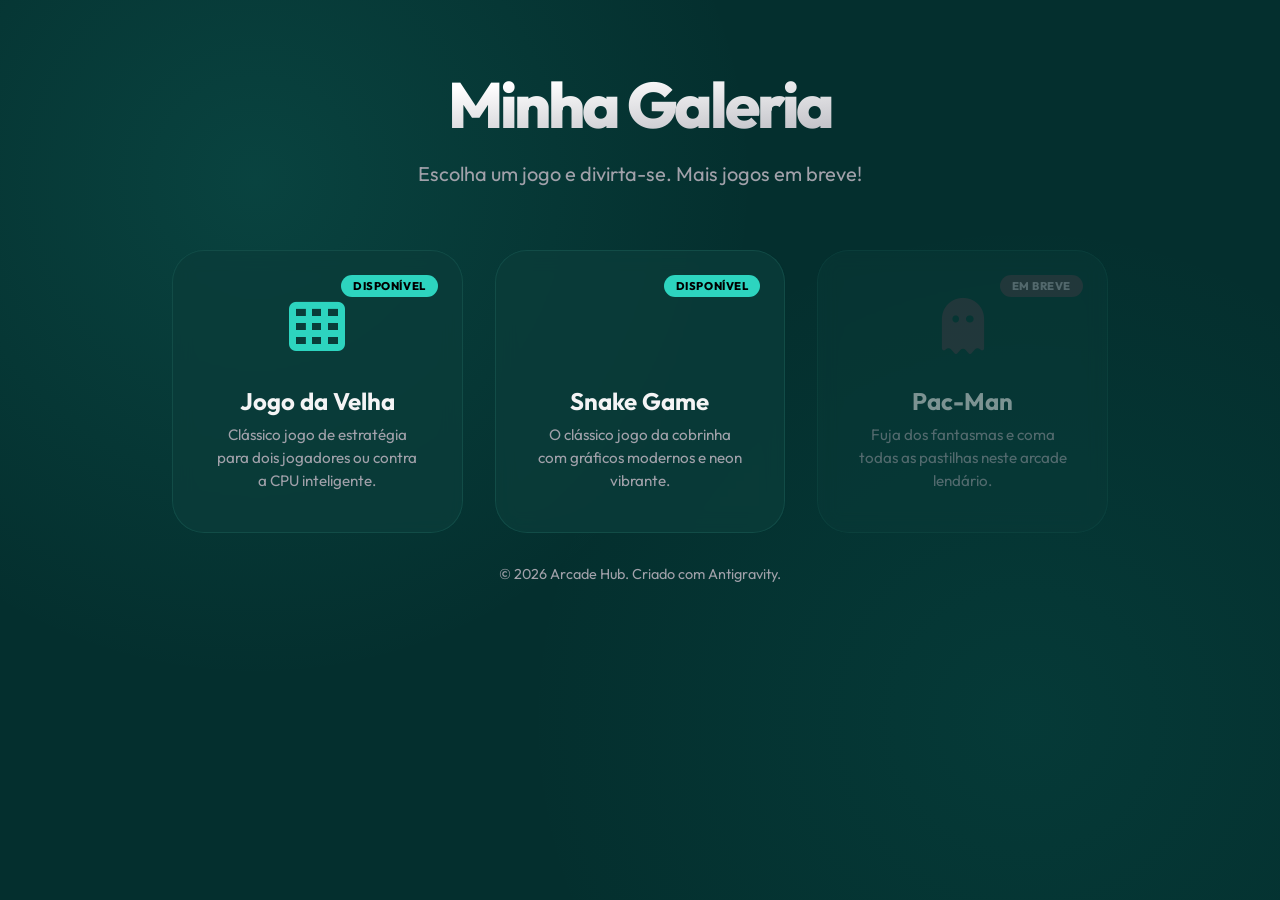
==== game_hub_html/index.html @ df8b01c3 "Initial commit: Game Hub project structure" ====
<!DOCTYPE html>
<html lang="pt-BR">
<head>
    <meta charset="UTF-8">
    <meta name="viewport" content="width=device-width, initial-scale=1.0">
    <title>Hub de Jogos - Premium Arcade</title>
    <link rel="stylesheet" href="https://cdnjs.cloudflare.com/ajax/libs/font-awesome/6.5.1/css/all.min.css">
    <link href="https://fonts.googleapis.com/css2?family=Outfit:wght@300;400;600;800&display=swap" rel="stylesheet">
    <link rel="stylesheet" href="css/hub.css">
    <style>
        @media (max-width: 640px) {
            h1 { font-size: 2.5rem; }
            .container { padding: 2rem 1rem; }
        }
    </style>
</head>
<body>
    <div class="container">
        <header>
            <h1>Minha Galeria</h1>
            <p>Escolha um jogo e divirta-se. Mais jogos em breve!</p>
        </header>

        <div class="game-grid">
            <a href="games/jogo-da-velha.html" class="game-card">
                <span class="badge">Disponível</span>
                <div class="game-icon"><i class="fa-solid fa-table-cells"></i></div>
                <div class="game-title">Jogo da Velha</div>
                <div class="game-desc">Clássico jogo de estratégia para dois jogadores ou contra a CPU inteligente.</div>
            </a>

            <a href="games/cobrinha.html" class="game-card">
                <span class="badge">Disponível</span>
                <div class="game-icon" style="color: var(--primary);"><i class="fa-solid fa-snake"></i></div>
                <div class="game-title">Snake Game</div>
                <div class="game-desc">O clássico jogo da cobrinha com gráficos modernos e neon vibrante.</div>
            </a>

            <div class="game-card" style="opacity: 0.5; cursor: not-allowed;">
                <span class="badge" style="background: #3f3f46; color: #a1a1aa;">Em breve</span>
                <div class="game-icon" style="color: #3f3f46;"><i class="fa-solid fa-ghost"></i></div>
                <div class="game-title">Pac-Man</div>
                <div class="game-desc">Fuja dos fantasmas e coma todas as pastilhas neste arcade lendário.</div>
            </a>
        </div>
    </div>

    <footer>
        &copy; 2026 Arcade Hub. Criado com Antigravity.
    </footer>
</body>
</html>
---- game_hub_html/css/hub.css ----
:root {
    --primary: #2dd4bf;
    --primary-glow: rgba(45, 212, 191, 0.4);
    --bg: #042f2e;
    --card-bg: rgba(10, 60, 58, 0.8);
    --border: rgba(20, 80, 76, 0.8);
    --text: #f4f4f5;
    --text-dim: #a1a1aa;
}

* {
    margin: 0;
    padding: 0;
    box-sizing: border-box;
}

body {
    font-family: 'Outfit', sans-serif;
    background-color: var(--bg);
    background-image: 
        radial-gradient(circle at 20% 20%, rgba(45, 212, 191, 0.12) 0%, transparent 40%),
        radial-gradient(circle at 80% 80%, rgba(20, 184, 166, 0.08) 0%, transparent 40%);
    color: var(--text);
    min-height: 100vh;
    display: flex;
    flex-direction: column;
    align-items: center;
    overflow-x: hidden;
}

.container {
    max-width: 1000px;
    width: 100%;
    padding: 4rem 2rem;
    text-align: center;
}

header {
    margin-bottom: 4rem;
    animation: fadeInDown 1s ease-out;
}

h1 {
    font-size: 4rem;
    font-weight: 800;
    letter-spacing: -0.05em;
    margin-bottom: 1rem;
    background: linear-gradient(to bottom right, #fff 30%, #a1a1aa);
    -webkit-background-clip: text;
    -webkit-text-fill-color: transparent;
}

header p {
    font-size: 1.25rem;
    color: var(--text-dim);
    max-width: 600px;
    margin: 0 auto;
}

.game-grid {
    display: grid;
    grid-template-columns: repeat(auto-fill, minmax(280px, 1fr));
    gap: 2rem;
    width: 100%;
    animation: fadeInUp 1s ease-out 0.2s both;
}

.game-card {
    background: var(--card-bg);
    border: 1px solid var(--border);
    border-radius: 2rem;
    padding: 2.5rem;
    text-decoration: none;
    color: inherit;
    transition: all 0.4s cubic-bezier(0.23, 1, 0.32, 1);
    position: relative;
    overflow: hidden;
    display: flex;
    flex-direction: column;
    align-items: center;
    backdrop-filter: blur(10px);
}

.game-card::before {
    content: '';
    position: absolute;
    top: 0;
    left: 0;
    width: 100%;
    height: 100%;
    background: radial-gradient(circle at top right, rgba(45, 212, 191, 0.12), transparent 70%);
    opacity: 0;
    transition: opacity 0.4s;
}

.game-card:hover {
    transform: translateY(-10px) scale(1.02);
    border-color: var(--primary);
    box-shadow: 0 20px 40px rgba(0, 0, 0, 0.4), 0 0 20px var(--primary-glow);
}

.game-card:hover::before {
    opacity: 1;
}

.game-icon {
    font-size: 3.5rem;
    margin-bottom: 1.5rem;
    color: var(--primary);
    transition: transform 0.4s;
}

.game-card:hover .game-icon {
    transform: scale(1.1) rotate(5deg);
}

.game-title {
    font-size: 1.5rem;
    font-weight: 700;
    margin-bottom: 0.5rem;
}

.game-desc {
    font-size: 0.95rem;
    color: var(--text-dim);
    line-height: 1.5;
}

.badge {
    position: absolute;
    top: 1.5rem;
    right: 1.5rem;
    background: var(--primary);
    color: #000;
    font-size: 0.7rem;
    font-weight: 800;
    padding: 0.25rem 0.75rem;
    border-radius: 1rem;
    text-transform: uppercase;
    letter-spacing: 0.05em;
}

@keyframes fadeInDown {
    from { opacity: 0; transform: translateY(-30px); }
    to { opacity: 1; transform: translateY(0); }
}

@keyframes fadeInUp {
    from { opacity: 0; transform: translateY(30px); }
    to { opacity: 1; transform: translateY(0); }
}

footer {
    margin-top: auto;
    padding: 2rem;
    color: var(--text-dim);
    font-size: 0.9rem;
}
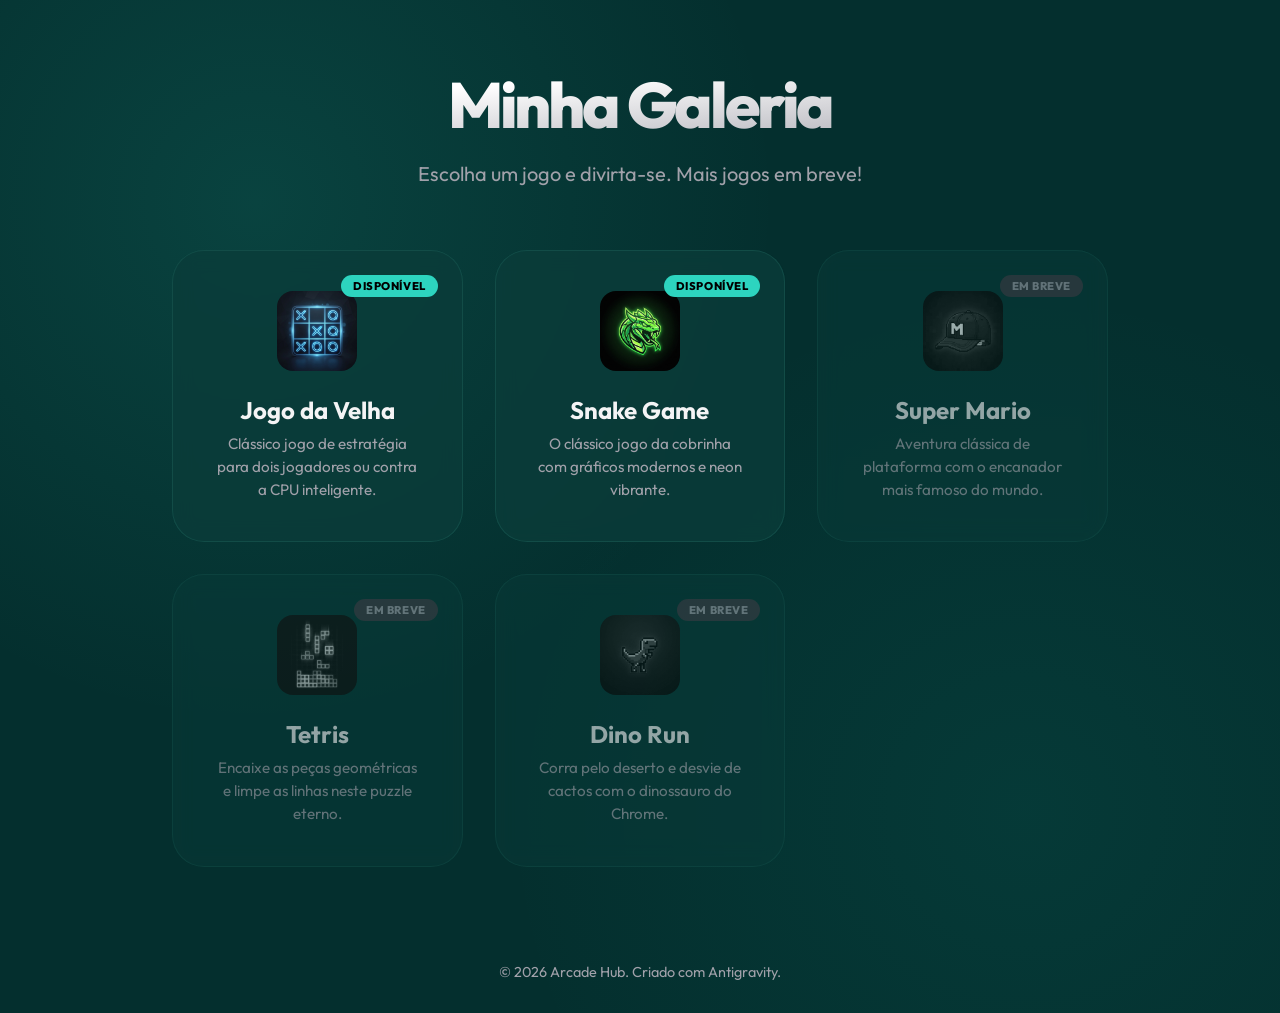
==== commit 49ef4178: "Add new games (Mario, Tetris, Dino) and custom icons for all games" ====
--- a/game_hub_html/index.html
+++ b/game_hub_html/index.html
@@ -24,24 +24,38 @@
         <div class="game-grid">
             <a href="games/jogo-da-velha.html" class="game-card">
                 <span class="badge">Disponível</span>
-                <div class="game-icon"><i class="fa-solid fa-table-cells"></i></div>
+                <div class="game-icon"><img src="assets/tic_tac_toe.png" alt="Tic Tac Toe Icon"></div>
                 <div class="game-title">Jogo da Velha</div>
                 <div class="game-desc">Clássico jogo de estratégia para dois jogadores ou contra a CPU inteligente.</div>
             </a>
 
             <a href="games/cobrinha.html" class="game-card">
                 <span class="badge">Disponível</span>
-                <div class="game-icon" style="color: var(--primary);"><i class="fa-solid fa-snake"></i></div>
+                <div class="game-icon"><img src="assets/snake.png" alt="Snake Icon"></div>
                 <div class="game-title">Snake Game</div>
                 <div class="game-desc">O clássico jogo da cobrinha com gráficos modernos e neon vibrante.</div>
             </a>
 
-            <div class="game-card" style="opacity: 0.5; cursor: not-allowed;">
+            <div class="game-card" style="opacity: 0.6; cursor: not-allowed;">
                 <span class="badge" style="background: #3f3f46; color: #a1a1aa;">Em breve</span>
-                <div class="game-icon" style="color: #3f3f46;"><i class="fa-solid fa-ghost"></i></div>
-                <div class="game-title">Pac-Man</div>
-                <div class="game-desc">Fuja dos fantasmas e coma todas as pastilhas neste arcade lendário.</div>
-            </a>
+                <div class="game-icon"><img src="assets/mario_game.png" alt="Mario Icon" style="filter: grayscale(1);"></div>
+                <div class="game-title">Super Mario</div>
+                <div class="game-desc">Aventura clássica de plataforma com o encanador mais famoso do mundo.</div>
+            </div>
+
+            <div class="game-card" style="opacity: 0.6; cursor: not-allowed;">
+                <span class="badge" style="background: #3f3f46; color: #a1a1aa;">Em breve</span>
+                <div class="game-icon"><img src="assets/tetris.png" alt="Tetris Icon" style="filter: grayscale(1);"></div>
+                <div class="game-title">Tetris</div>
+                <div class="game-desc">Encaixe as peças geométricas e limpe as linhas neste puzzle eterno.</div>
+            </div>
+
+            <div class="game-card" style="opacity: 0.6; cursor: not-allowed;">
+                <span class="badge" style="background: #3f3f46; color: #a1a1aa;">Em breve</span>
+                <div class="game-icon"><img src="assets/dino.png" alt="Dino Icon" style="filter: grayscale(1);"></div>
+                <div class="game-title">Dino Run</div>
+                <div class="game-desc">Corra pelo deserto e desvie de cactos com o dinossauro do Chrome.</div>
+            </div>
         </div>
     </div>
 
--- a/game_hub_html/css/hub.css
+++ b/game_hub_html/css/hub.css
@@ -108,6 +108,16 @@
     margin-bottom: 1.5rem;
     color: var(--primary);
     transition: transform 0.4s;
+    display: flex;
+    align-items: center;
+    justify-content: center;
+}
+
+.game-icon img {
+    width: 80px;
+    height: 80px;
+    object-fit: contain;
+    border-radius: 1rem;
 }
 
 .game-card:hover .game-icon {
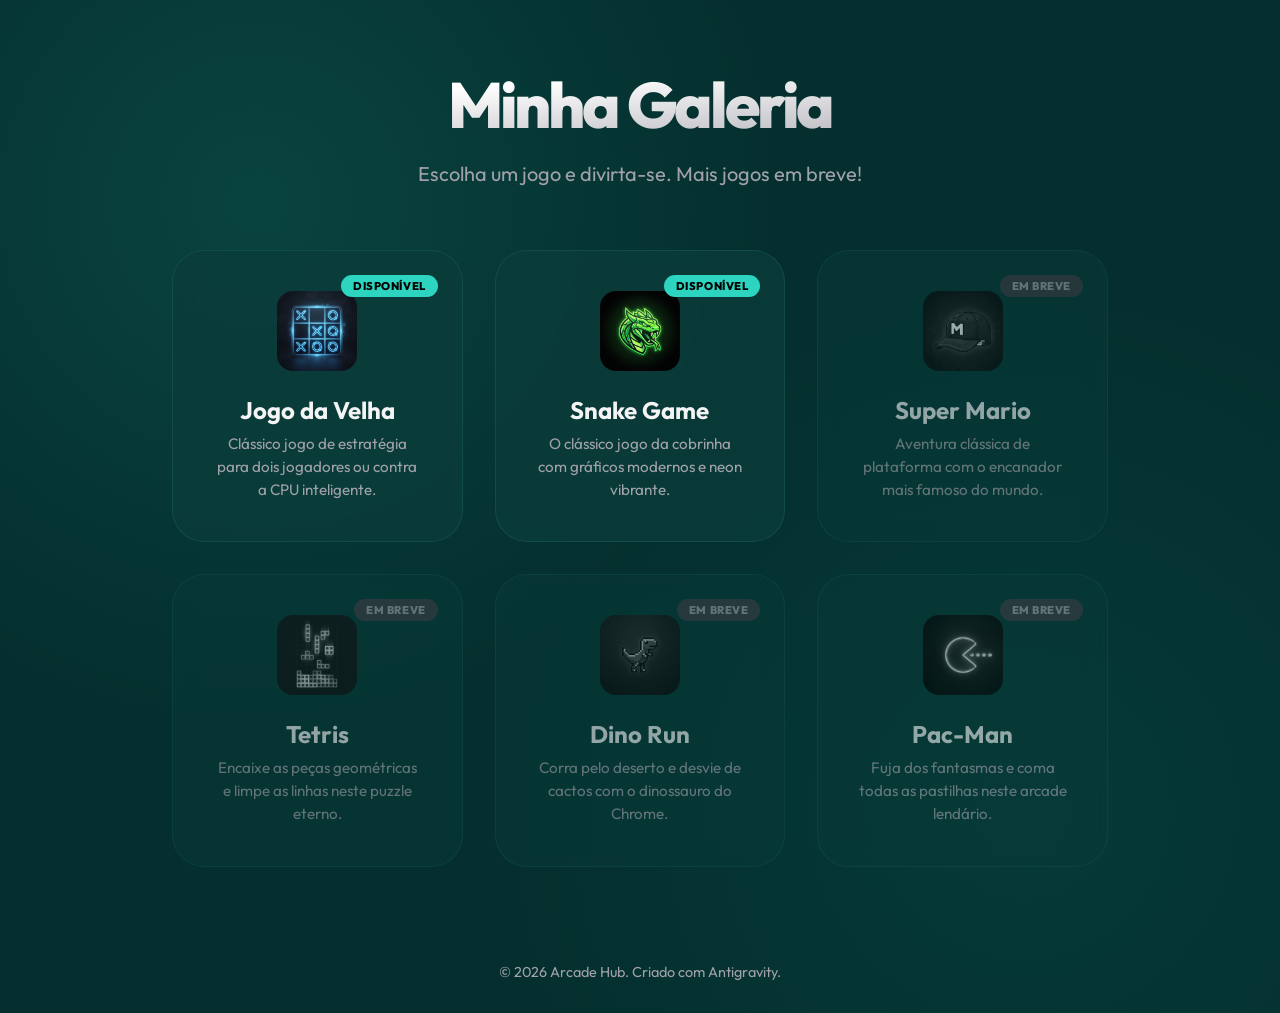
==== commit 86cefec2: "Add Pac-Man back to the hub" ====
--- a/game_hub_html/index.html
+++ b/game_hub_html/index.html
@@ -56,6 +56,13 @@
                 <div class="game-title">Dino Run</div>
                 <div class="game-desc">Corra pelo deserto e desvie de cactos com o dinossauro do Chrome.</div>
             </div>
+
+            <div class="game-card" style="opacity: 0.6; cursor: not-allowed;">
+                <span class="badge" style="background: #3f3f46; color: #a1a1aa;">Em breve</span>
+                <div class="game-icon"><img src="assets/pacman.png" alt="Pac-Man Icon" style="filter: grayscale(1);"></div>
+                <div class="game-title">Pac-Man</div>
+                <div class="game-desc">Fuja dos fantasmas e coma todas as pastilhas neste arcade lendário.</div>
+            </div>
         </div>
     </div>
 
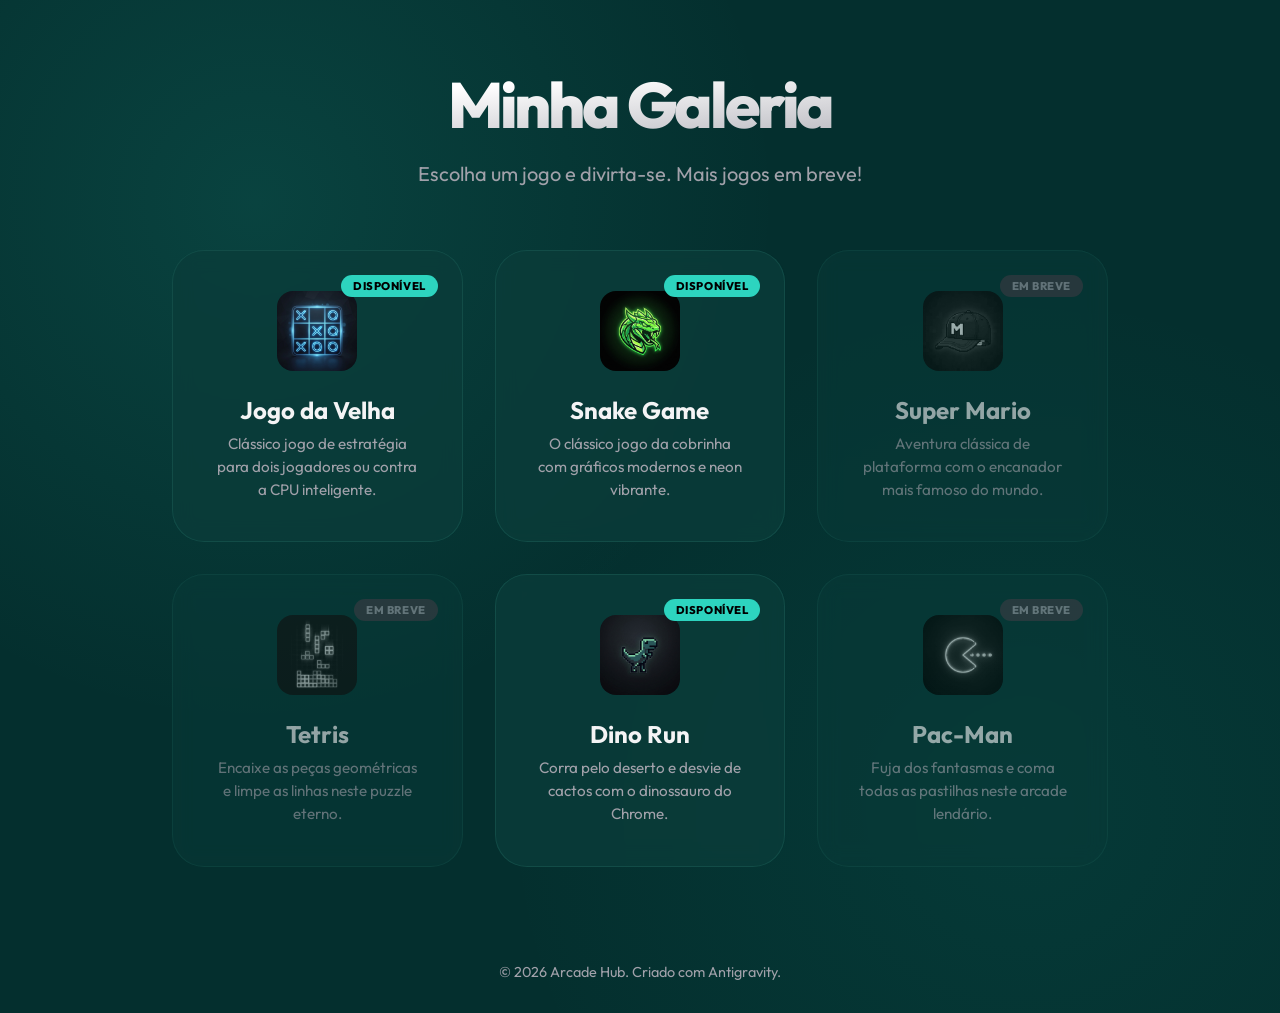
==== commit 5a382f66: "Implement Dino Run game" ====
--- a/game_hub_html/index.html
+++ b/game_hub_html/index.html
@@ -50,12 +50,12 @@
                 <div class="game-desc">Encaixe as peças geométricas e limpe as linhas neste puzzle eterno.</div>
             </div>
 
-            <div class="game-card" style="opacity: 0.6; cursor: not-allowed;">
-                <span class="badge" style="background: #3f3f46; color: #a1a1aa;">Em breve</span>
-                <div class="game-icon"><img src="assets/dino.png" alt="Dino Icon" style="filter: grayscale(1);"></div>
+            <a href="games/dino.html" class="game-card">
+                <span class="badge">Disponível</span>
+                <div class="game-icon"><img src="assets/dino.png" alt="Dino Icon"></div>
                 <div class="game-title">Dino Run</div>
                 <div class="game-desc">Corra pelo deserto e desvie de cactos com o dinossauro do Chrome.</div>
-            </div>
+            </a>
 
             <div class="game-card" style="opacity: 0.6; cursor: not-allowed;">
                 <span class="badge" style="background: #3f3f46; color: #a1a1aa;">Em breve</span>
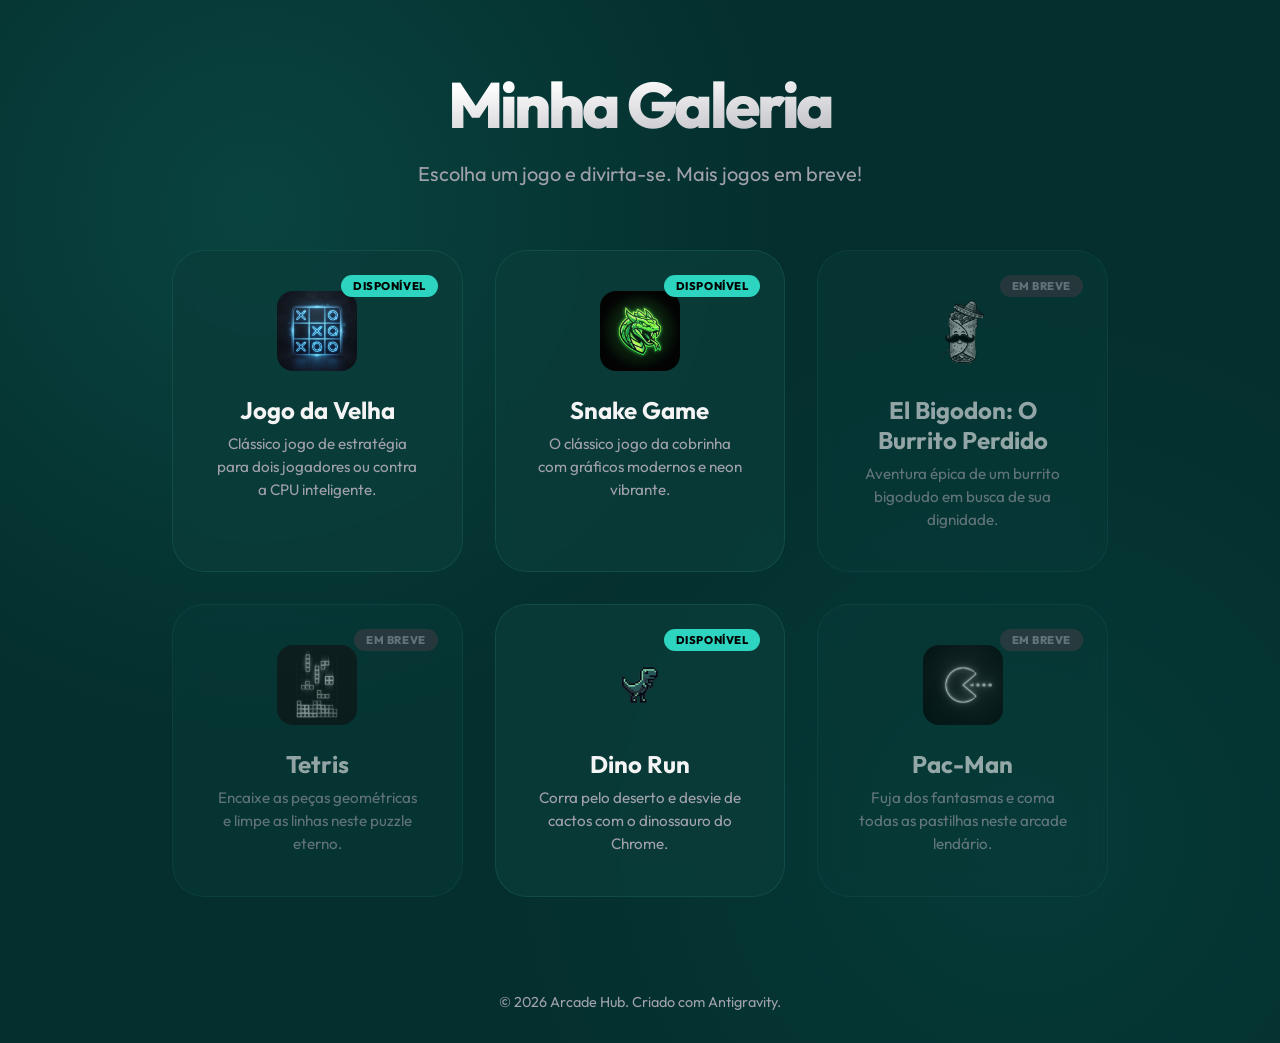
==== commit f40a2e7e: "Rename Mario to El Bigodon: O Burrito Perdido and add new icon" ====
--- a/game_hub_html/index.html
+++ b/game_hub_html/index.html
@@ -38,9 +38,9 @@
 
             <div class="game-card" style="opacity: 0.6; cursor: not-allowed;">
                 <span class="badge" style="background: #3f3f46; color: #a1a1aa;">Em breve</span>
-                <div class="game-icon"><img src="assets/mario_game.png" alt="Mario Icon" style="filter: grayscale(1);"></div>
-                <div class="game-title">Super Mario</div>
-                <div class="game-desc">Aventura clássica de plataforma com o encanador mais famoso do mundo.</div>
+                <div class="game-icon"><img src="assets/el_bigodon.png" alt="El Bigodon Icon" style="filter: grayscale(1);"></div>
+                <div class="game-title">El Bigodon: O Burrito Perdido</div>
+                <div class="game-desc">Aventura épica de um burrito bigodudo em busca de sua dignidade.</div>
             </div>
 
             <div class="game-card" style="opacity: 0.6; cursor: not-allowed;">
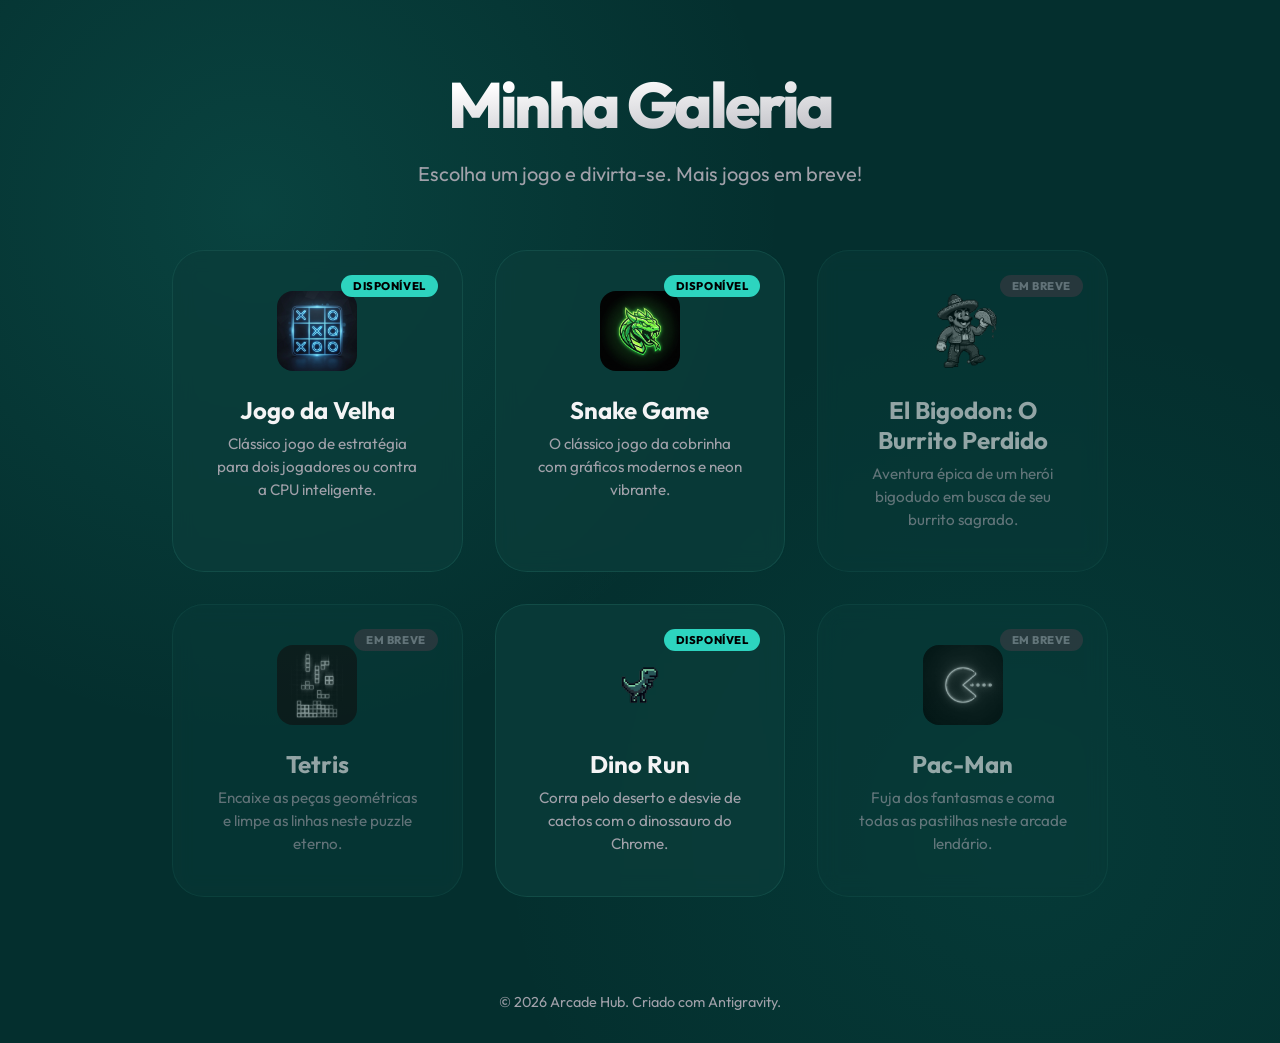
==== commit 039aa6db: "Update El Bigodon with new character image and background removal" ====
--- a/game_hub_html/index.html
+++ b/game_hub_html/index.html
@@ -38,9 +38,9 @@
 
             <div class="game-card" style="opacity: 0.6; cursor: not-allowed;">
                 <span class="badge" style="background: #3f3f46; color: #a1a1aa;">Em breve</span>
-                <div class="game-icon"><img src="assets/el_bigodon.png" alt="El Bigodon Icon" style="filter: grayscale(1);"></div>
+                <div class="game-icon"><img src="assets/el_bigodon_man.png" alt="El Bigodon Character" style="filter: grayscale(1);"></div>
                 <div class="game-title">El Bigodon: O Burrito Perdido</div>
-                <div class="game-desc">Aventura épica de um burrito bigodudo em busca de sua dignidade.</div>
+                <div class="game-desc">Aventura épica de um herói bigodudo em busca de seu burrito sagrado.</div>
             </div>
 
             <div class="game-card" style="opacity: 0.6; cursor: not-allowed;">
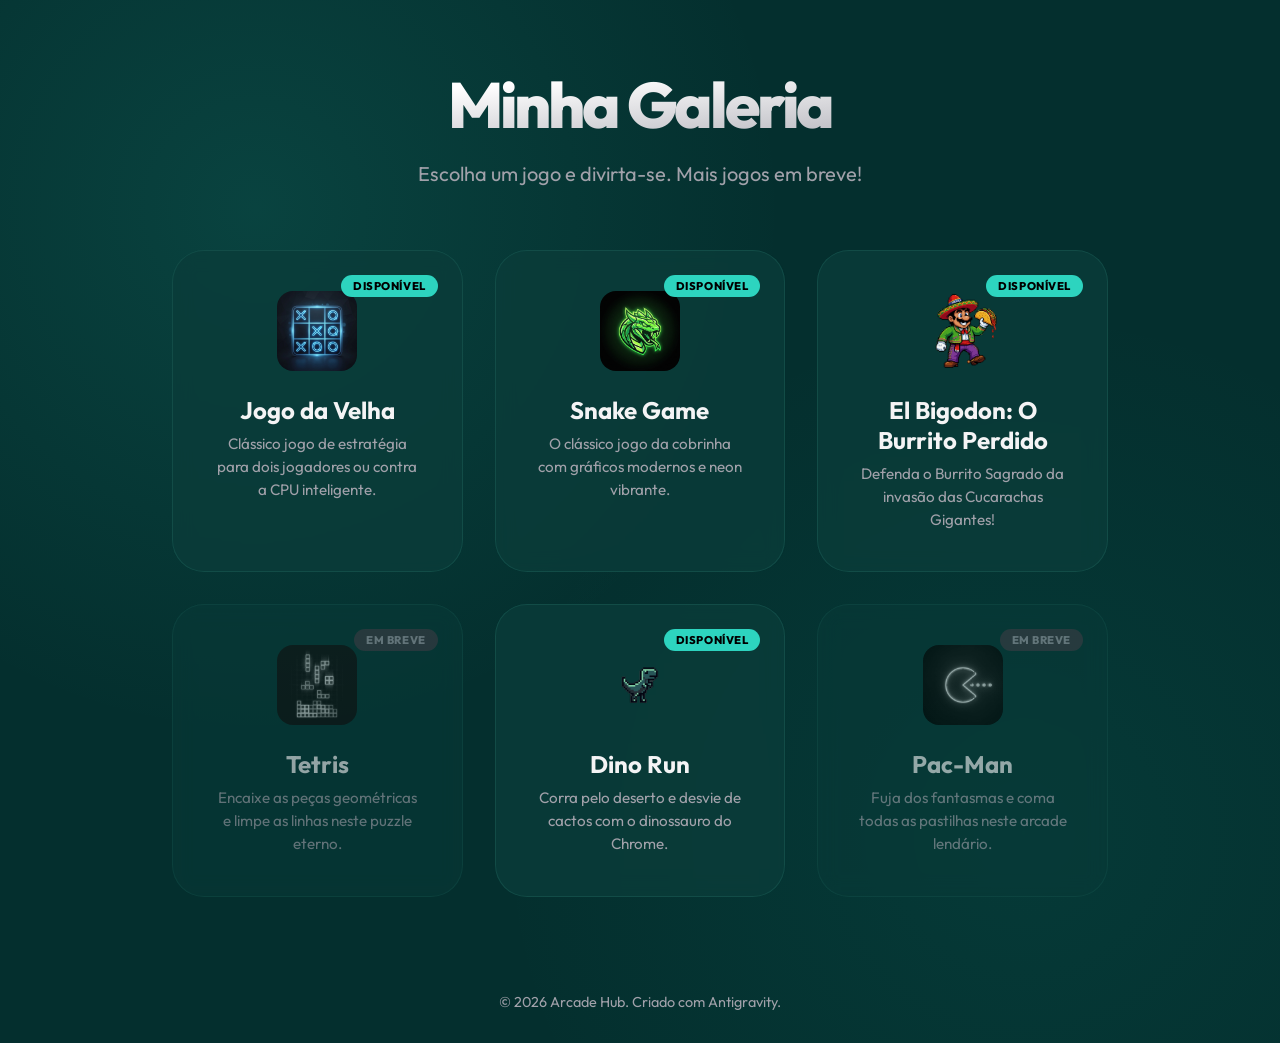
==== commit 95384745: "Complete rewrite of El Bigodon with Canvas, custom mechanics, and assets updates" ====
--- a/game_hub_html/index.html
+++ b/game_hub_html/index.html
@@ -36,12 +36,12 @@
                 <div class="game-desc">O clássico jogo da cobrinha com gráficos modernos e neon vibrante.</div>
             </a>
 
-            <div class="game-card" style="opacity: 0.6; cursor: not-allowed;">
-                <span class="badge" style="background: #3f3f46; color: #a1a1aa;">Em breve</span>
-                <div class="game-icon"><img src="assets/el_bigodon_man.png" alt="El Bigodon Character" style="filter: grayscale(1);"></div>
+            <a href="games/bigodon.html" class="game-card">
+                <span class="badge">Disponível</span>
+                <div class="game-icon"><img src="assets/el_bigodon_man.png" alt="El Bigodon Character"></div>
                 <div class="game-title">El Bigodon: O Burrito Perdido</div>
-                <div class="game-desc">Aventura épica de um herói bigodudo em busca de seu burrito sagrado.</div>
-            </div>
+                <div class="game-desc">Defenda o Burrito Sagrado da invasão das Cucarachas Gigantes!</div>
+            </a>
 
             <div class="game-card" style="opacity: 0.6; cursor: not-allowed;">
                 <span class="badge" style="background: #3f3f46; color: #a1a1aa;">Em breve</span>
